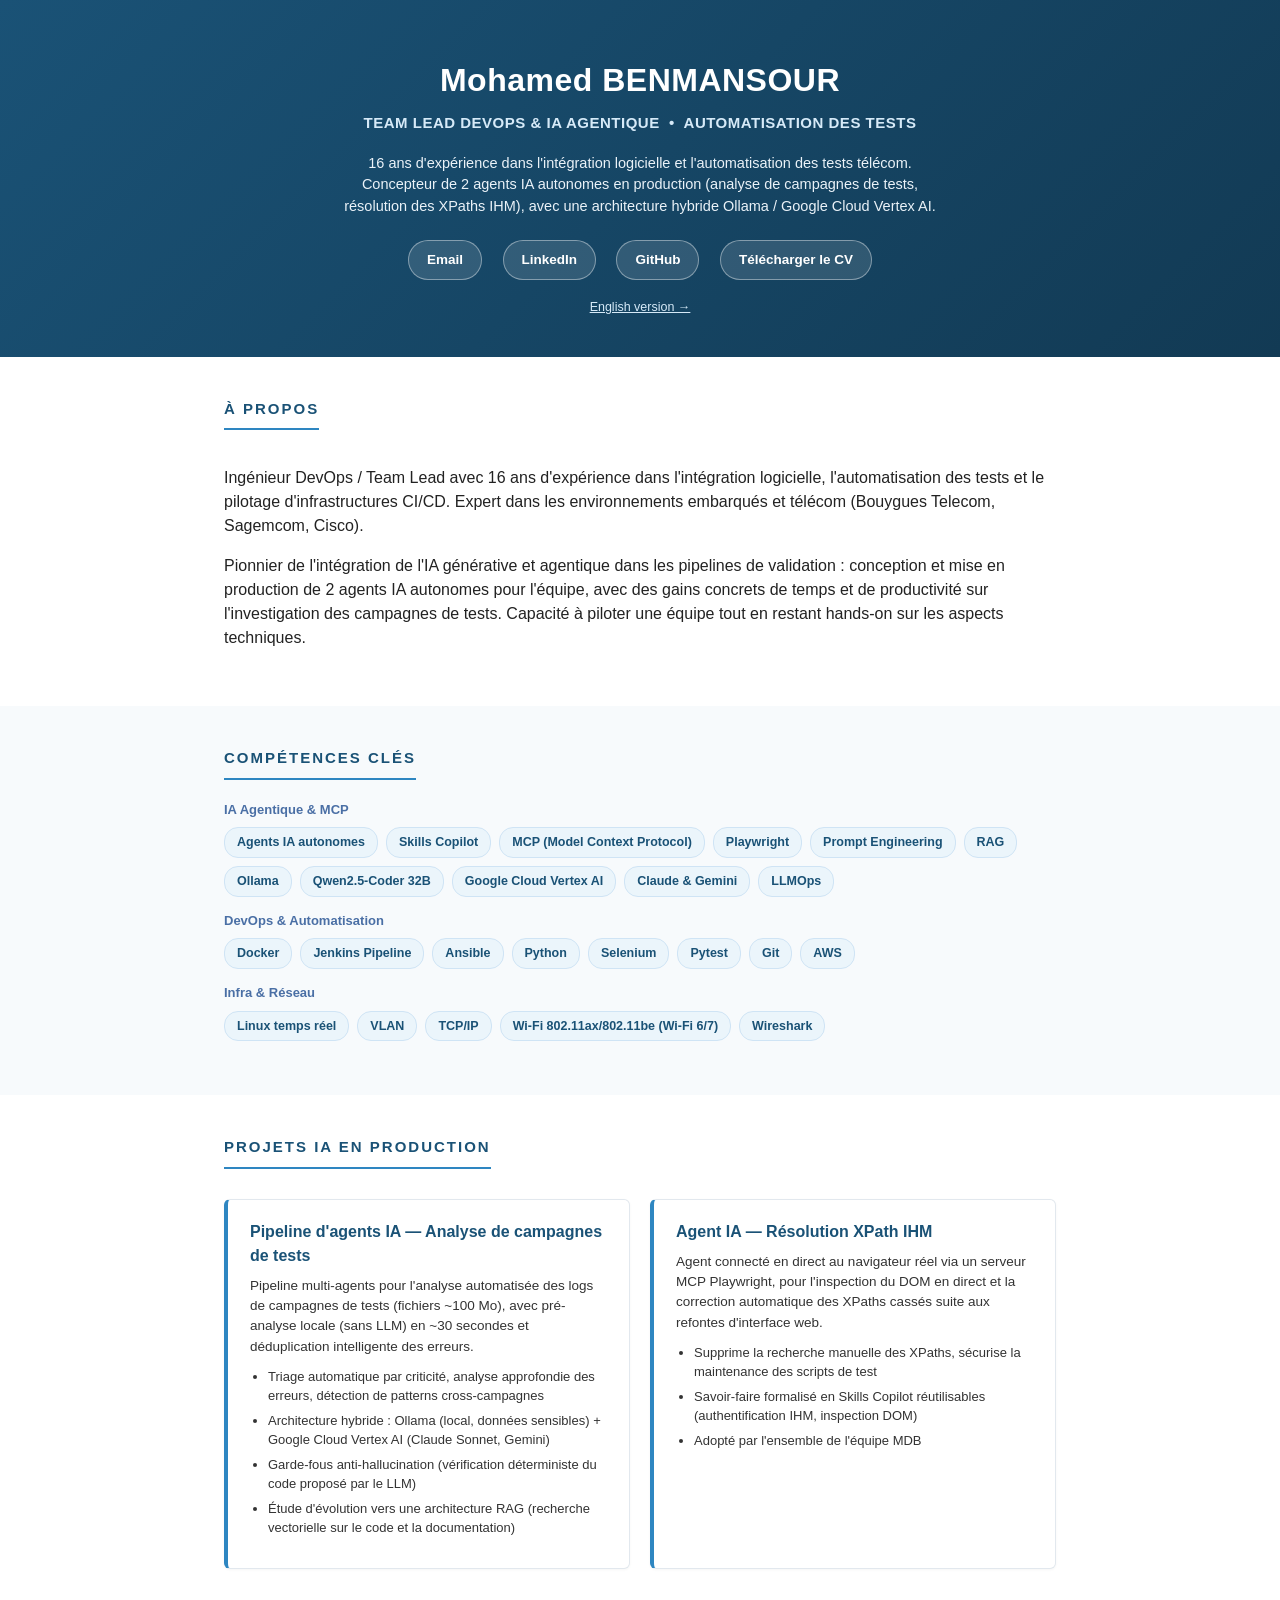
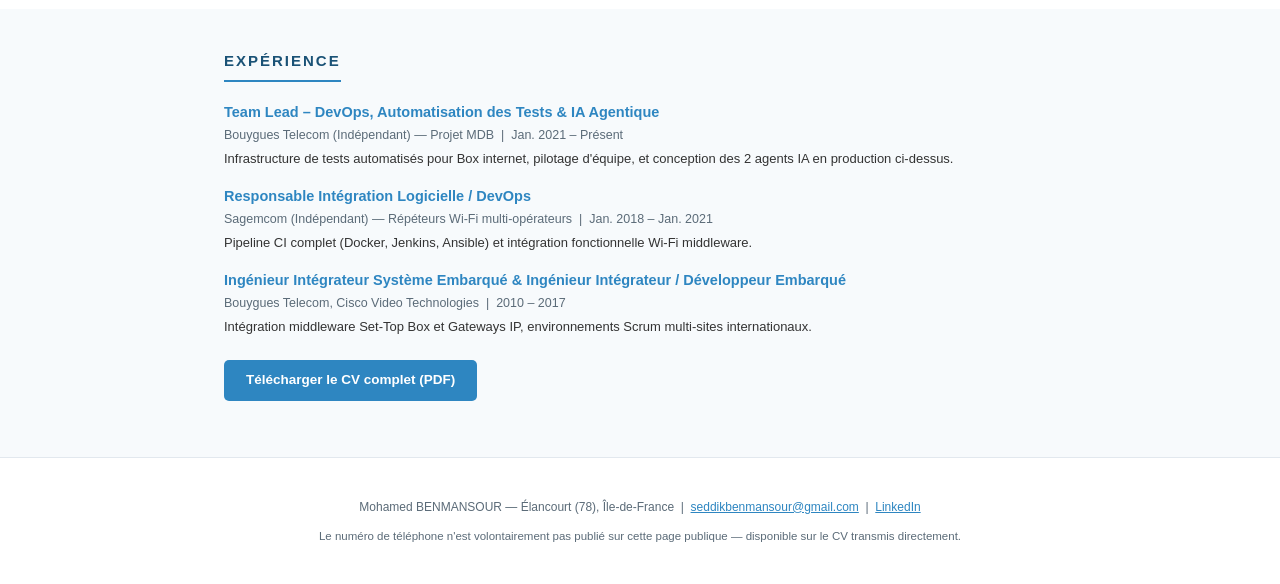
==== index.html @ a0498a1f "Portfolio v1: FR + EN, CV téléchargeable" ====
<!DOCTYPE html>
<html lang="fr">
<head>
<meta charset="UTF-8">
<meta name="viewport" content="width=device-width, initial-scale=1.0">
<title>Mohamed BENMANSOUR — Team Lead DevOps &amp; IA Agentique</title>
<meta name="description" content="Team Lead DevOps &amp; IA Agentique, 16 ans d'expérience — automatisation des tests, agents IA autonomes en production (analyse de logs, résolution XPath IHM).">
<link rel="stylesheet" href="assets/style.css">
</head>
<body>

<header class="hero">
  <div class="container">
    <h1>Mohamed BENMANSOUR</h1>
    <div class="tagline">TEAM LEAD DEVOPS &amp; IA AGENTIQUE &nbsp;•&nbsp; AUTOMATISATION DES TESTS</div>
    <p class="lead">16 ans d'expérience dans l'intégration logicielle et l'automatisation des tests télécom. Concepteur de 2 agents IA autonomes en production (analyse de campagnes de tests, résolution des XPaths IHM), avec une architecture hybride Ollama / Google Cloud Vertex AI.</p>
    <div class="links">
      <a href="mailto:seddikbenmansour@gmail.com">Email</a>
      <a href="https://www.linkedin.com/in/benmansour-mohamed-53161110/" target="_blank" rel="noopener">LinkedIn</a>
      <a href="https://github.com/seddikbenmansour" target="_blank" rel="noopener">GitHub</a>
      <a href="assets/CV_BENMANSOUR_Mohamed_AgentsIA_2026.pdf" target="_blank" rel="noopener">Télécharger le CV</a>
    </div>
    <div class="lang-switch"><a href="en/">English version →</a></div>
  </div>
</header>

<section>
  <div class="container">
    <h2 class="section-title">À propos</h2>
    <p>Ingénieur DevOps / Team Lead avec 16 ans d'expérience dans l'intégration logicielle, l'automatisation des tests et le pilotage d'infrastructures CI/CD. Expert dans les environnements embarqués et télécom (Bouygues Telecom, Sagemcom, Cisco).</p>
    <p>Pionnier de l'intégration de l'IA générative et agentique dans les pipelines de validation : conception et mise en production de 2 agents IA autonomes pour l'équipe, avec des gains concrets de temps et de productivité sur l'investigation des campagnes de tests. Capacité à piloter une équipe tout en restant hands-on sur les aspects techniques.</p>
  </div>
</section>

<section class="alt">
  <div class="container">
    <h2 class="section-title">Compétences clés</h2>

    <div class="skill-group">
      <span class="label">IA Agentique &amp; MCP</span>
      <div class="tags">
        <span class="tag">Agents IA autonomes</span>
        <span class="tag">Skills Copilot</span>
        <span class="tag">MCP (Model Context Protocol)</span>
        <span class="tag">Playwright</span>
        <span class="tag">Prompt Engineering</span>
        <span class="tag">RAG</span>
        <span class="tag">Ollama</span>
        <span class="tag">Qwen2.5-Coder 32B</span>
        <span class="tag">Google Cloud Vertex AI</span>
        <span class="tag">Claude &amp; Gemini</span>
        <span class="tag">LLMOps</span>
      </div>
    </div>

    <div class="skill-group">
      <span class="label">DevOps &amp; Automatisation</span>
      <div class="tags">
        <span class="tag">Docker</span>
        <span class="tag">Jenkins Pipeline</span>
        <span class="tag">Ansible</span>
        <span class="tag">Python</span>
        <span class="tag">Selenium</span>
        <span class="tag">Pytest</span>
        <span class="tag">Git</span>
        <span class="tag">AWS</span>
      </div>
    </div>

    <div class="skill-group">
      <span class="label">Infra &amp; Réseau</span>
      <div class="tags">
        <span class="tag">Linux temps réel</span>
        <span class="tag">VLAN</span>
        <span class="tag">TCP/IP</span>
        <span class="tag">Wi-Fi 802.11ax/802.11be (Wi-Fi 6/7)</span>
        <span class="tag">Wireshark</span>
      </div>
    </div>
  </div>
</section>

<section>
  <div class="container">
    <h2 class="section-title">Projets IA en production</h2>

    <div class="cards">
      <div class="card">
        <h3>Pipeline d'agents IA — Analyse de campagnes de tests</h3>
        <p>Pipeline multi-agents pour l'analyse automatisée des logs de campagnes de tests (fichiers ~100 Mo), avec pré-analyse locale (sans LLM) en ~30 secondes et déduplication intelligente des erreurs.</p>
        <ul>
          <li>Triage automatique par criticité, analyse approfondie des erreurs, détection de patterns cross-campagnes</li>
          <li>Architecture hybride : Ollama (local, données sensibles) + Google Cloud Vertex AI (Claude Sonnet, Gemini)</li>
          <li>Garde-fous anti-hallucination (vérification déterministe du code proposé par le LLM)</li>
          <li>Étude d'évolution vers une architecture RAG (recherche vectorielle sur le code et la documentation)</li>
        </ul>
      </div>

      <div class="card">
        <h3>Agent IA — Résolution XPath IHM</h3>
        <p>Agent connecté en direct au navigateur réel via un serveur MCP Playwright, pour l'inspection du DOM en direct et la correction automatique des XPaths cassés suite aux refontes d'interface web.</p>
        <ul>
          <li>Supprime la recherche manuelle des XPaths, sécurise la maintenance des scripts de test</li>
          <li>Savoir-faire formalisé en Skills Copilot réutilisables (authentification IHM, inspection DOM)</li>
          <li>Adopté par l'ensemble de l'équipe MDB</li>
        </ul>
      </div>
    </div>
  </div>
</section>

<section class="alt">
  <div class="container">
    <h2 class="section-title">Expérience</h2>

    <div class="timeline-item">
      <div class="role">Team Lead – DevOps, Automatisation des Tests &amp; IA Agentique</div>
      <div class="meta">Bouygues Telecom (Indépendant) — Projet MDB &nbsp;|&nbsp; Jan. 2021 – Présent</div>
      <p>Infrastructure de tests automatisés pour Box internet, pilotage d'équipe, et conception des 2 agents IA en production ci-dessus.</p>
    </div>

    <div class="timeline-item">
      <div class="role">Responsable Intégration Logicielle / DevOps</div>
      <div class="meta">Sagemcom (Indépendant) — Répéteurs Wi-Fi multi-opérateurs &nbsp;|&nbsp; Jan. 2018 – Jan. 2021</div>
      <p>Pipeline CI complet (Docker, Jenkins, Ansible) et intégration fonctionnelle Wi-Fi middleware.</p>
    </div>

    <div class="timeline-item">
      <div class="role">Ingénieur Intégrateur Système Embarqué &amp; Ingénieur Intégrateur / Développeur Embarqué</div>
      <div class="meta">Bouygues Telecom, Cisco Video Technologies &nbsp;|&nbsp; 2010 – 2017</div>
      <p>Intégration middleware Set-Top Box et Gateways IP, environnements Scrum multi-sites internationaux.</p>
    </div>

    <p><a class="cta-download" href="assets/CV_BENMANSOUR_Mohamed_AgentsIA_2026.pdf" target="_blank" rel="noopener">Télécharger le CV complet (PDF)</a></p>
  </div>
</section>

<footer>
  <div class="container">
    <p>Mohamed BENMANSOUR — Élancourt (78), Île-de-France &nbsp;|&nbsp; <a href="mailto:seddikbenmansour@gmail.com">seddikbenmansour@gmail.com</a> &nbsp;|&nbsp; <a href="https://www.linkedin.com/in/benmansour-mohamed-53161110/" target="_blank" rel="noopener">LinkedIn</a></p>
    <p class="privacy-note">Le numéro de téléphone n'est volontairement pas publié sur cette page publique — disponible sur le CV transmis directement.</p>
  </div>
</footer>

</body>
</html>
---- assets/style.css ----
:root {
  --navy: #1A5276;
  --accent: #2E86C1;
  --accent-light: #EBF5FB;
  --steel: #4A6FA5;
  --text: #222;
  --muted: #5b6b78;
}

* { box-sizing: border-box; }

body {
  margin: 0;
  font-family: 'Segoe UI', Arial, Helvetica, sans-serif;
  color: var(--text);
  line-height: 1.5;
  background: #fff;
}

a { color: var(--accent); }

.container { max-width: 880px; margin: 0 auto; padding: 0 24px; }

header.hero {
  background: linear-gradient(135deg, var(--navy), #123a54);
  color: #fff;
  padding: 56px 0 40px;
  text-align: center;
}
header.hero h1 { margin: 0 0 8px; font-size: 32px; letter-spacing: .5px; }
header.hero .tagline { font-size: 15px; color: #D6EAF8; font-weight: 600; letter-spacing: .5px; margin: 0 0 18px; }
header.hero .lead { max-width: 620px; margin: 0 auto 22px; font-size: 14.5px; color: #EAF2F8; }
header.hero .links a {
  display: inline-block; margin: 0 8px; padding: 9px 18px;
  background: rgba(255,255,255,.12); border: 1px solid rgba(255,255,255,.4);
  border-radius: 24px; color: #fff; text-decoration: none; font-size: 13.5px; font-weight: 600;
}
header.hero .links a:hover { background: rgba(255,255,255,.22); }
header.hero .lang-switch { margin-top: 18px; font-size: 12.5px; }
header.hero .lang-switch a { color: #D6EAF8; text-decoration: underline; }

section { padding: 40px 0; }
section.alt { background: #F7FAFC; }

h2.section-title {
  color: var(--navy); text-transform: uppercase; letter-spacing: 2px;
  font-size: 15px; font-weight: 700; margin: 0 0 20px;
  border-bottom: 2px solid var(--accent); padding-bottom: 8px; display: inline-block;
}

.tags { display: flex; flex-wrap: wrap; gap: 8px; margin-top: 8px; }
.tag {
  background: var(--accent-light); color: var(--navy); border: 1px solid #cfe4f5;
  padding: 5px 12px; border-radius: 14px; font-size: 12.5px; font-weight: 600;
}

.skill-group { margin-bottom: 14px; }
.skill-group .label { font-weight: 700; color: var(--steel); font-size: 13px; margin-bottom: 4px; display: block; }

.cards { display: grid; grid-template-columns: 1fr 1fr; gap: 20px; margin-top: 10px; }
@media (max-width: 720px) { .cards { grid-template-columns: 1fr; } }

.card {
  background: #fff; border: 1px solid #e2e8ee; border-left: 4px solid var(--accent);
  border-radius: 6px; padding: 20px 22px; box-shadow: 0 1px 3px rgba(0,0,0,.04);
}
.card h3 { color: var(--navy); margin: 0 0 8px; font-size: 16px; }
.card p { font-size: 13.5px; color: #333; margin: 0 0 10px; }
.card ul { margin: 0 0 10px; padding-left: 18px; }
.card li { font-size: 13px; margin-bottom: 5px; color: #333; }

.timeline-item { margin-bottom: 18px; }
.timeline-item .role { font-weight: 700; color: var(--accent); font-size: 14.5px; }
.timeline-item .meta { font-size: 12.5px; color: var(--muted); margin: 2px 0 4px; }
.timeline-item p { font-size: 13px; color: #333; margin: 0; }

.cta-download {
  display: inline-block; margin-top: 6px; background: var(--accent); color: #fff;
  text-decoration: none; padding: 10px 22px; border-radius: 5px; font-weight: 700; font-size: 13.5px;
}
.cta-download:hover { background: var(--navy); }

footer {
  text-align: center; padding: 28px 0; font-size: 12px; color: var(--muted);
  border-top: 1px solid #e2e8ee;
}

.privacy-note { font-size: 11.5px; color: var(--muted); margin-top: 10px; }
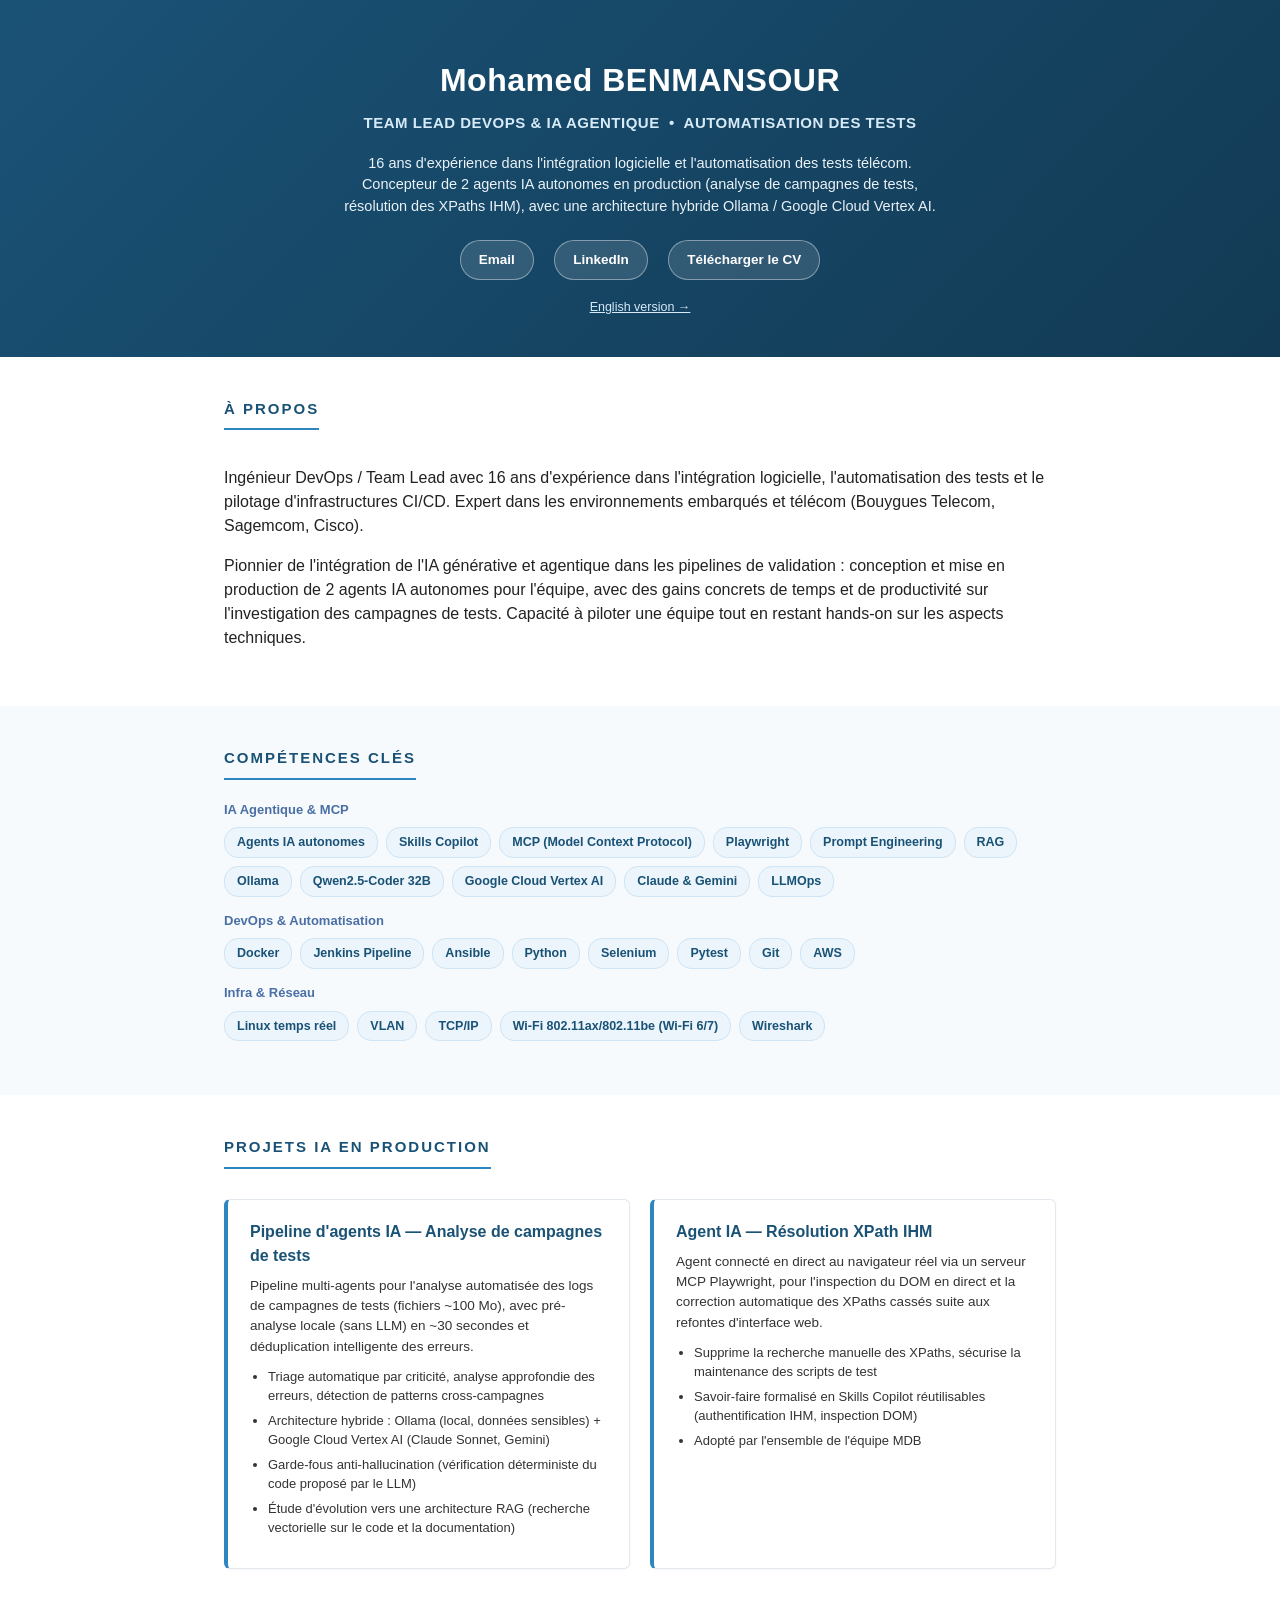
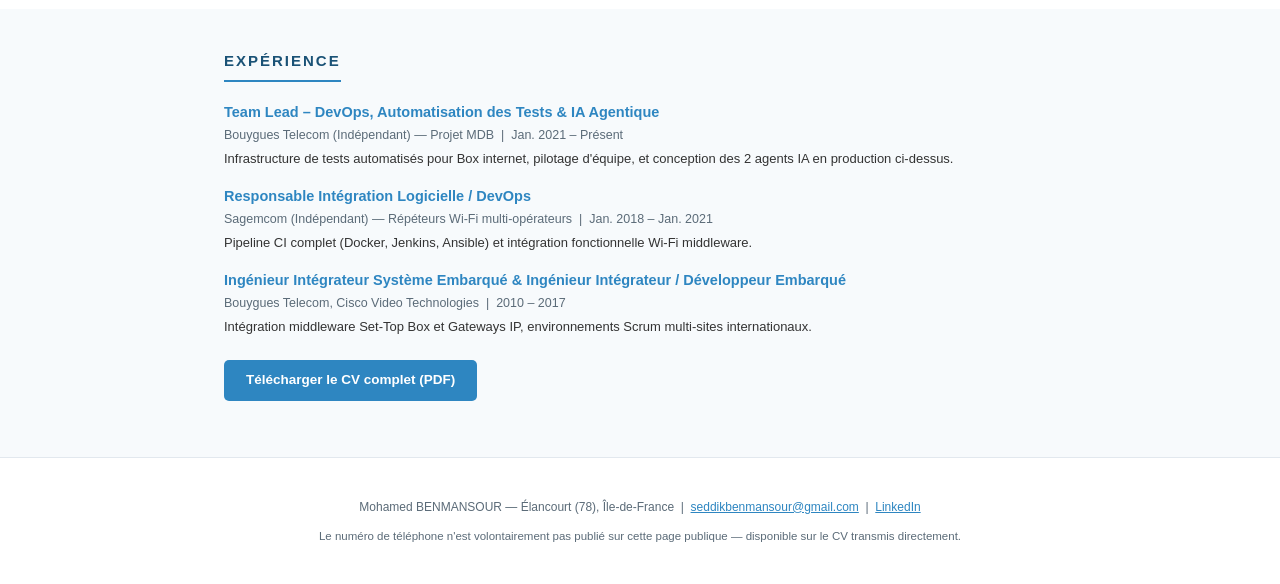
==== commit d47086e4: "Retrait du lien GitHub (FR+EN) et mise à jour README" ====
--- a/index.html
+++ b/index.html
@@ -17,7 +17,6 @@
     <div class="links">
       <a href="mailto:seddikbenmansour@gmail.com">Email</a>
       <a href="https://www.linkedin.com/in/benmansour-mohamed-53161110/" target="_blank" rel="noopener">LinkedIn</a>
-      <a href="https://github.com/seddikbenmansour" target="_blank" rel="noopener">GitHub</a>
       <a href="assets/CV_BENMANSOUR_Mohamed_AgentsIA_2026.pdf" target="_blank" rel="noopener">Télécharger le CV</a>
     </div>
     <div class="lang-switch"><a href="en/">English version →</a></div>
